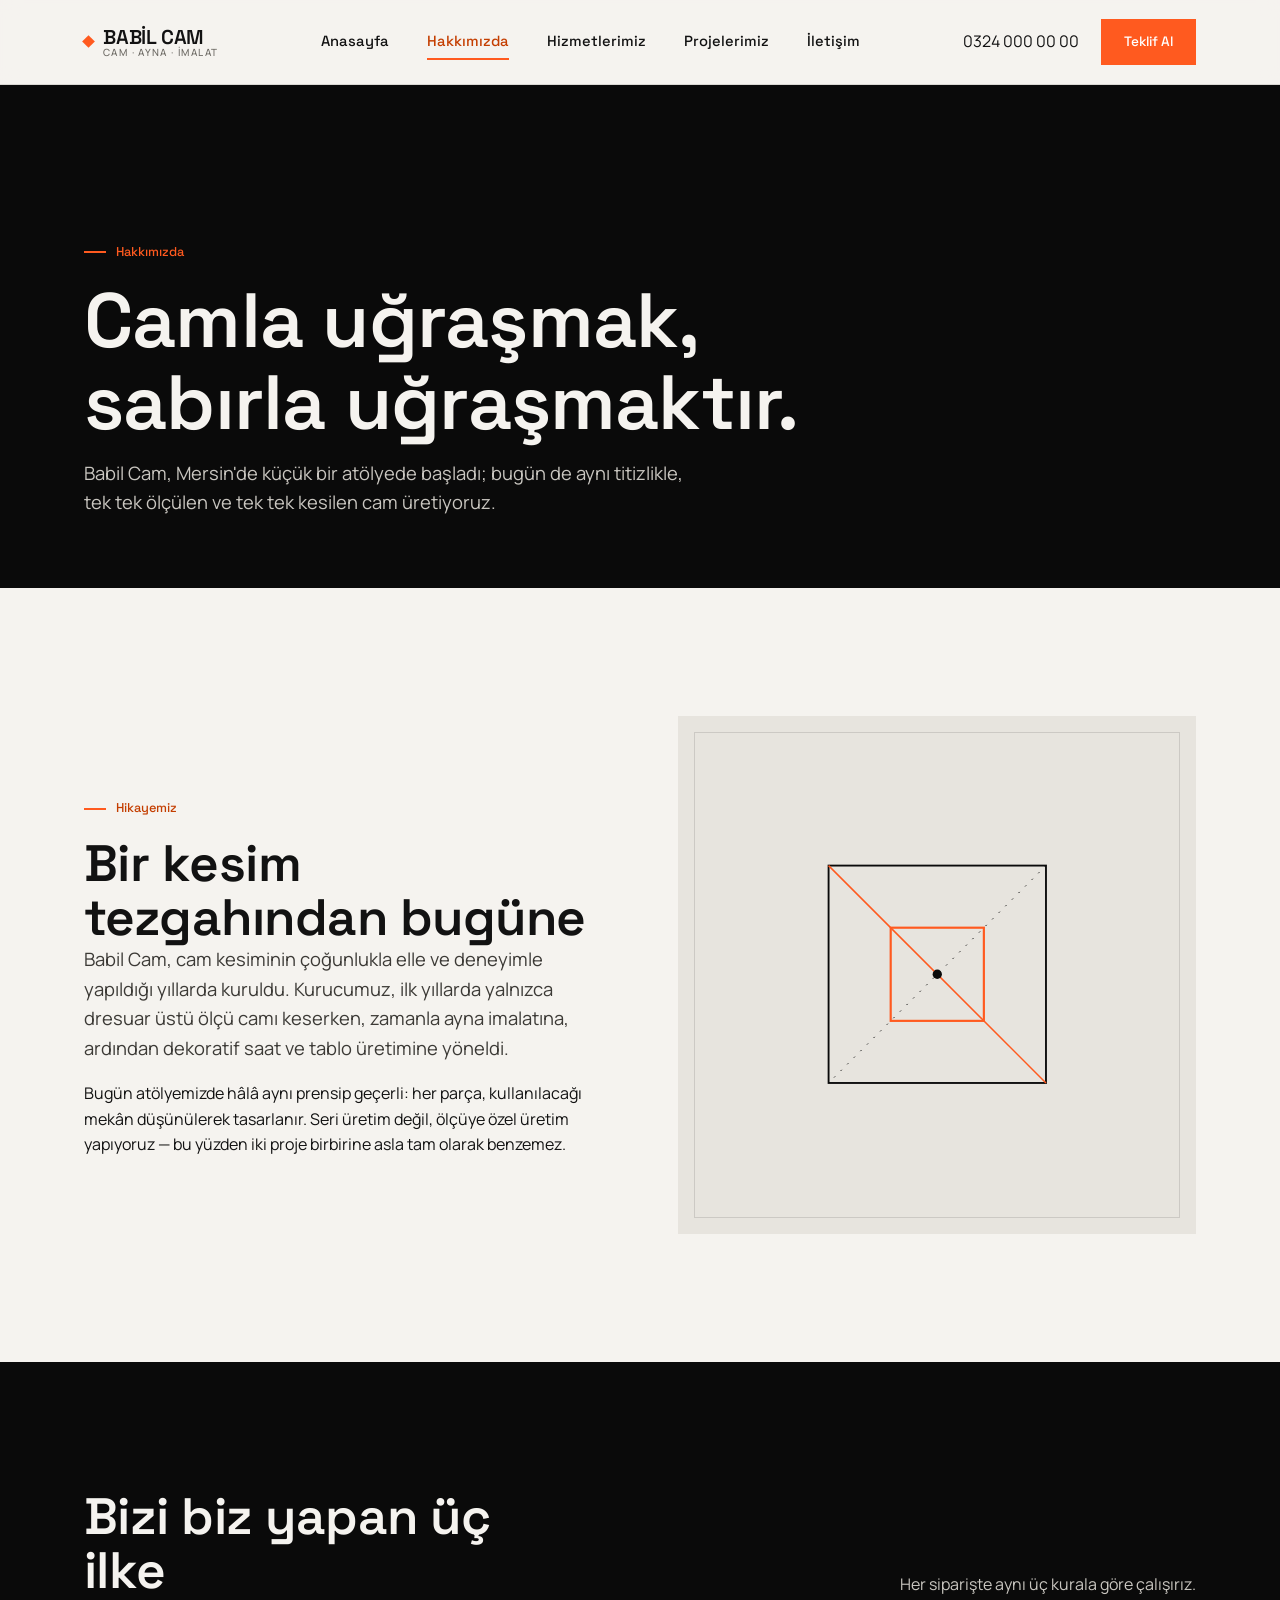
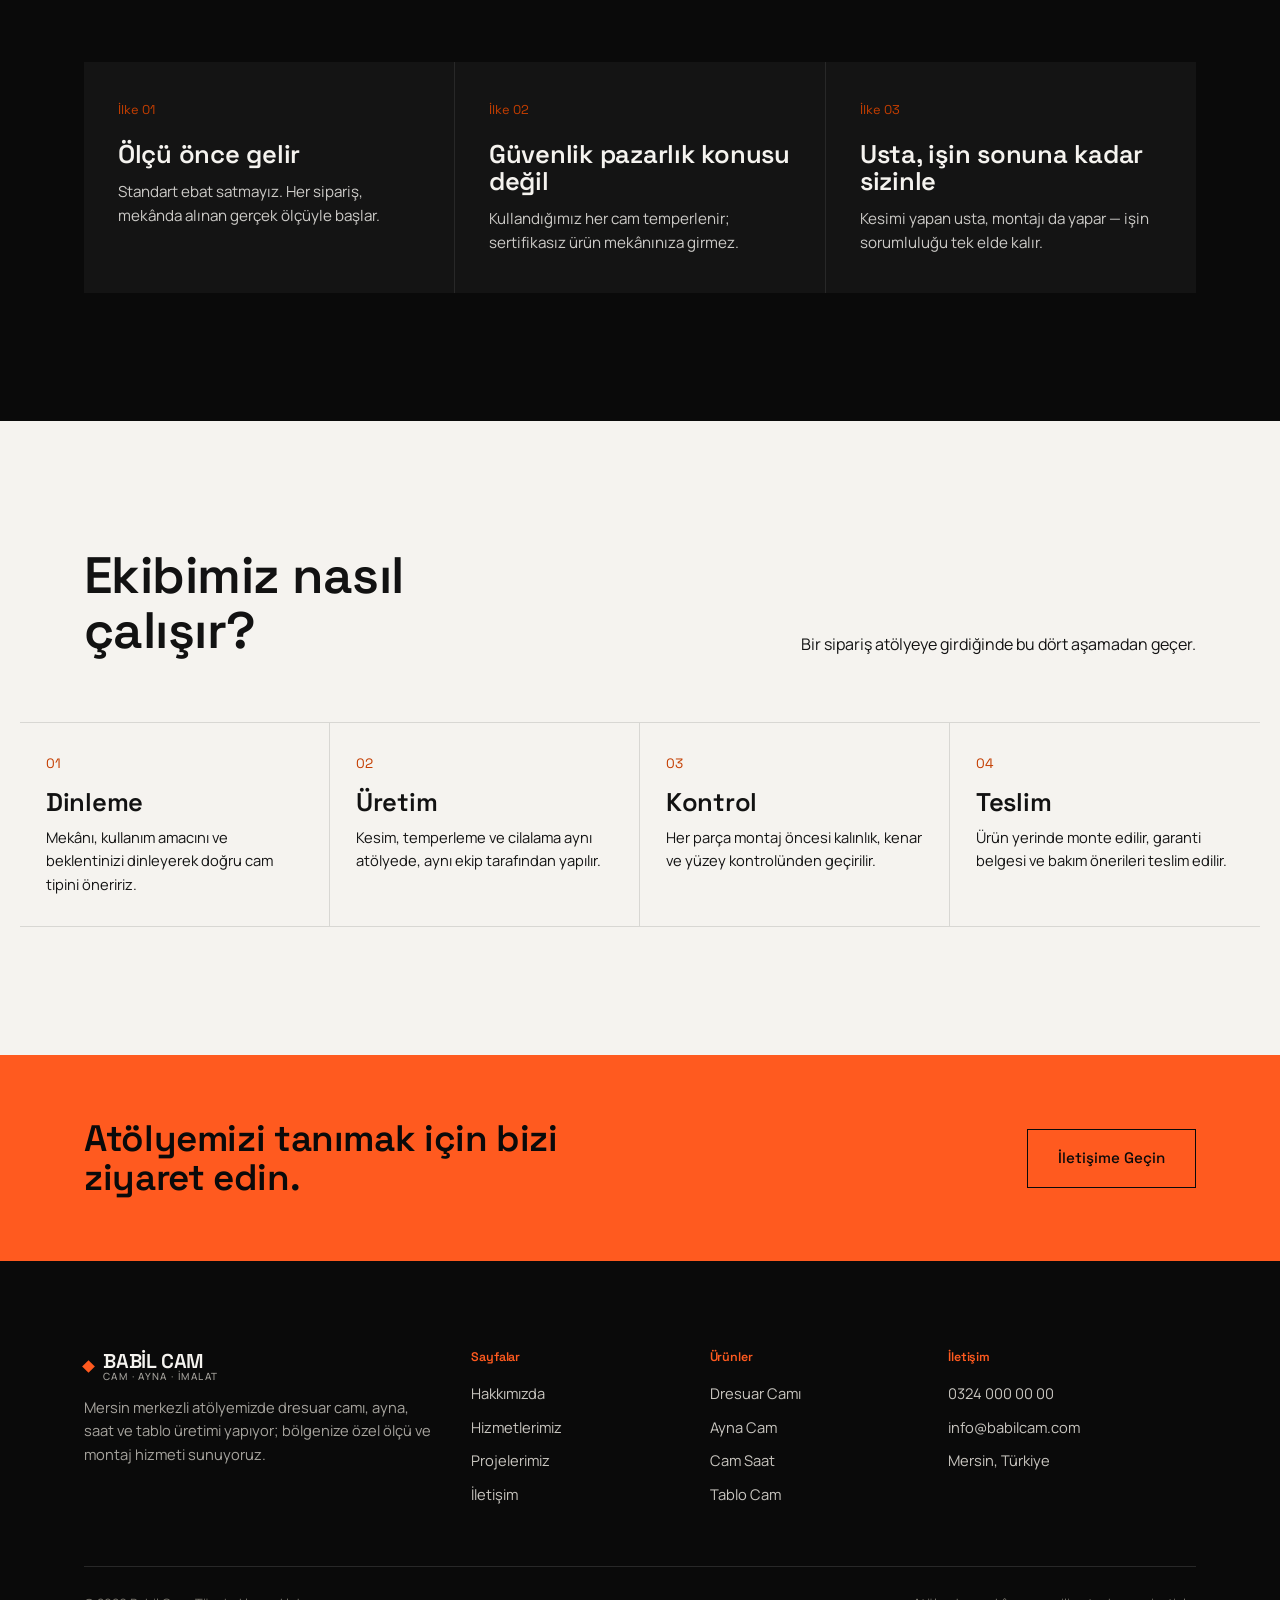
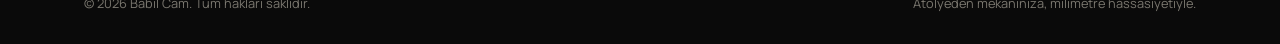
==== hakkimizda.html @ dbad9488 "feat: initial commit" ====
<!DOCTYPE html>
<html lang="tr">
<head>
<meta charset="UTF-8">
<meta name="viewport" content="width=device-width, initial-scale=1.0">
<title>Hakkımızda — Babil Cam</title>
<meta name="description" content="Babil Cam'ın hikayesi, atölye değerleri ve üretim süreci hakkında bilgi alın.">
<link rel="preconnect" href="https://fonts.googleapis.com">
<link rel="preconnect" href="https://fonts.gstatic.com" crossorigin>
<link href="https://fonts.googleapis.com/css2?family=Space+Grotesk:wght@500;600;700&family=Manrope:wght@400;500;600;700&display=swap" rel="stylesheet">
<link rel="stylesheet" href="style.css">
</head>
<body>

<header class="site-header">
  <div class="wrap">
    <a href="index.html" class="logo">
      <span class="dot"></span>
      <span class="logo-text">BABİL CAM<span class="sub">CAM · AYNA · İMALAT</span></span>
    </a>
    <nav class="nav-main" id="nav-main">
      <a href="index.html">Anasayfa</a>
      <a href="hakkimizda.html" aria-current="page">Hakkımızda</a>
      <a href="hizmetlerimiz.html">Hizmetlerimiz</a>
      <a href="projelerimiz.html">Projelerimiz</a>
      <a href="iletisim.html">İletişim</a>
    </nav>
    <div class="nav-cta">
      <a href="tel:+903240000000">0324 000 00 00</a>
      <a href="iletisim.html" class="btn btn-primary">Teklif Al</a>
    </div>
    <button class="nav-toggle" aria-label="Menüyü aç" aria-expanded="false">
      <span></span><span></span><span></span>
    </button>
  </div>
</header>

<main>

  <section class="page-header">
    <div class="wrap">
      <span class="eyebrow">Hakkımızda</span>
      <h1 style="max-width:16ch;">Camla uğraşmak,<br>sabırla uğraşmaktır.</h1>
      <p class="lead" style="max-width:56ch;">Babil Cam, Mersin'de küçük bir atölyede başladı; bugün de aynı titizlikle, tek tek ölçülen ve tek tek kesilen cam üretiyoruz.</p>
    </div>
  </section>

  <section class="section">
    <div class="wrap split">
      <div class="split-copy" data-reveal>
        <span class="eyebrow">Hikayemiz</span>
        <h2>Bir kesim tezgahından bugüne</h2>
        <p class="lead">Babil Cam, cam kesiminin çoğunlukla elle ve deneyimle yapıldığı yıllarda kuruldu. Kurucumuz, ilk yıllarda yalnızca dresuar üstü ölçü camı keserken, zamanla ayna imalatına, ardından dekoratif saat ve tablo üretimine yöneldi.</p>
        <p style="margin-top:18px;">Bugün atölyemizde hâlâ aynı prensip geçerli: her parça, kullanılacağı mekân düşünülerek tasarlanır. Seri üretim değil, ölçüye özel üretim yapıyoruz — bu yüzden iki proje birbirine asla tam olarak benzemez.</p>
      </div>
      <div class="split-figure" data-reveal aria-hidden="true">
        <svg viewBox="0 0 200 200" xmlns="http://www.w3.org/2000/svg">
          <rect x="30" y="30" width="140" height="140" fill="none" stroke="#0a0a0a" stroke-width="1.2"/>
          <line x1="30" y1="30" x2="170" y2="170" stroke="#ff5a1f" stroke-width="1"/>
          <line x1="170" y1="30" x2="30" y2="170" stroke="#0a0a0a" stroke-width="0.6" stroke-dasharray="1 5"/>
          <rect x="70" y="70" width="60" height="60" fill="none" stroke="#ff5a1f" stroke-width="1.4"/>
          <circle cx="100" cy="100" r="3" fill="#0a0a0a"/>
        </svg>
      </div>
    </div>
  </section>

  <section class="section section--dark">
    <div class="wrap">
      <div class="section-head" data-reveal>
        <h2>Bizi biz yapan üç ilke</h2>
        <p style="color:#c9c6c0;">Her siparişte aynı üç kurala göre çalışırız.</p>
      </div>
      <div class="grid grid-3" style="background:rgba(255,255,255,0.12);">
        <div class="panel" style="background:#141414;color:#f5f3ef;" data-reveal>
          <span class="panel-num">İlke 01</span>
          <h3>Ölçü önce gelir</h3>
          <p>Standart ebat satmayız. Her sipariş, mekânda alınan gerçek ölçüyle başlar.</p>
        </div>
        <div class="panel" style="background:#141414;color:#f5f3ef;" data-reveal>
          <span class="panel-num">İlke 02</span>
          <h3>Güvenlik pazarlık konusu değil</h3>
          <p>Kullandığımız her cam temperlenir; sertifikasız ürün mekânınıza girmez.</p>
        </div>
        <div class="panel" style="background:#141414;color:#f5f3ef;" data-reveal>
          <span class="panel-num">İlke 03</span>
          <h3>Usta, işin sonuna kadar sizinle</h3>
          <p>Kesimi yapan usta, montajı da yapar — işin sorumluluğu tek elde kalır.</p>
        </div>
      </div>
    </div>
  </section>

  <section class="section">
    <div class="wrap">
      <div class="section-head" data-reveal>
        <h2>Ekibimiz nasıl çalışır?</h2>
        <p>Bir sipariş atölyeye girdiğinde bu dört aşamadan geçer.</p>
      </div>
    </div>
    <div class="wrap" style="padding:0;">
      <ul class="process" data-reveal>
        <li><span class="step-num">01</span><h3>Dinleme</h3><p style="font-size:.92rem;margin-top:10px;">Mekânı, kullanım amacını ve beklentinizi dinleyerek doğru cam tipini öneririz.</p></li>
        <li><span class="step-num">02</span><h3>Üretim</h3><p style="font-size:.92rem;margin-top:10px;">Kesim, temperleme ve cilalama aynı atölyede, aynı ekip tarafından yapılır.</p></li>
        <li><span class="step-num">03</span><h3>Kontrol</h3><p style="font-size:.92rem;margin-top:10px;">Her parça montaj öncesi kalınlık, kenar ve yüzey kontrolünden geçirilir.</p></li>
        <li><span class="step-num">04</span><h3>Teslim</h3><p style="font-size:.92rem;margin-top:10px;">Ürün yerinde monte edilir, garanti belgesi ve bakım önerileri teslim edilir.</p></li>
      </ul>
    </div>
  </section>

  <section class="strip">
    <div class="wrap">
      <h2>Atölyemizi tanımak için bizi ziyaret edin.</h2>
      <a href="iletisim.html" class="btn" style="border-color:#0a0a0a;">İletişime Geçin</a>
    </div>
  </section>

</main>

<footer class="site-footer">
  <div class="wrap">
    <div class="footer-top">
      <div class="footer-brand">
        <a href="index.html" class="logo" style="color:#f5f3ef;">
          <span class="dot"></span>
          <span class="logo-text">BABİL CAM<span class="sub" style="color:#a7a49e;">CAM · AYNA · İMALAT</span></span>
        </a>
        <p>Mersin merkezli atölyemizde dresuar camı, ayna, saat ve tablo üretimi yapıyor; bölgenize özel ölçü ve montaj hizmeti sunuyoruz.</p>
      </div>
      <div>
        <h4>Sayfalar</h4>
        <ul>
          <li><a href="hakkimizda.html">Hakkımızda</a></li>
          <li><a href="hizmetlerimiz.html">Hizmetlerimiz</a></li>
          <li><a href="projelerimiz.html">Projelerimiz</a></li>
          <li><a href="iletisim.html">İletişim</a></li>
        </ul>
      </div>
      <div>
        <h4>Ürünler</h4>
        <ul>
          <li><a href="projelerimiz.html#dresuar">Dresuar Camı</a></li>
          <li><a href="projelerimiz.html#ayna">Ayna Cam</a></li>
          <li><a href="projelerimiz.html#saat">Cam Saat</a></li>
          <li><a href="projelerimiz.html#tablo">Tablo Cam</a></li>
        </ul>
      </div>
      <div>
        <h4>İletişim</h4>
        <ul>
          <li><a href="tel:+903240000000">0324 000 00 00</a></li>
          <li><a href="mailto:info@babilcam.com">info@babilcam.com</a></li>
          <li>Mersin, Türkiye</li>
        </ul>
      </div>
    </div>
    <div class="footer-bottom">
      <span>© 2026 Babil Cam. Tüm hakları saklıdır.</span>
      <span>Atölyeden mekânınıza, milimetre hassasiyetiyle.</span>
    </div>
  </div>
</footer>

<script src="script.js"></script>
</body>
</html>
---- style.css ----
/* =========================================================
   BABİL CAM — Design System
   Kesilmiş cam motifi: diagonal kesim çizgileri, keskin köşeler,
   editoryal sol hizalı düzen. Yuvarlatılmış kart/gölge yok.
   ========================================================= */

   :root{
    --black: #0a0a0a;
    --ink: #121212;
    --charcoal: #1a1a1a;
    --panel: #171717;
    --white: #ffffff;
    --bone: #f5f3ef;
    --stone: #e7e4de;
    --orange: #ff5a1f;
    --orange-deep: #c43e00;
    --orange-pale: #ffb98f;
    --line: rgba(255,255,255,0.12);
    --line-dark: rgba(10,10,10,0.12);
  
    --font-head: 'Space Grotesk', sans-serif;
    --font-body: 'Manrope', sans-serif;
  
    --wrap: 1240px;
    --pad: clamp(20px, 5vw, 64px);
  
    --ease: cubic-bezier(.16,.84,.44,1);
  }
  
  *{ box-sizing: border-box; margin:0; padding:0; }
  html{ scroll-behavior: smooth; }
  
  @media (prefers-reduced-motion: reduce){
    html{ scroll-behavior:auto; }
    *{ animation-duration: 0.01ms !important; animation-iteration-count:1 !important; transition-duration:0.01ms !important; }
  }
  
  body{
    background: var(--bone);
    color: var(--ink);
    font-family: var(--font-body);
    font-size: 16px;
    line-height: 1.6;
    -webkit-font-smoothing: antialiased;
    overflow-x: hidden;
  }
  
  a{ color: inherit; text-decoration: none; }
  img,svg{ display:block; max-width:100%; }
  ul{ list-style:none; }
  button{ font: inherit; cursor:pointer; border:none; background:none; color:inherit; }
  
  .wrap{ max-width: var(--wrap); margin: 0 auto; padding: 0 var(--pad); }
  
  ::selection{ background: var(--orange); color: var(--white); }
  
  :focus-visible{
    outline: 2px solid var(--orange);
    outline-offset: 3px;
  }
  
  /* ---------- Typography ---------- */
  h1,h2,h3,h4{
    font-family: var(--font-head);
    font-weight: 600;
    line-height: 1.06;
    letter-spacing: -0.01em;
  }
  h1{ font-size: clamp(2.6rem, 6vw, 5.2rem); }
  h2{ font-size: clamp(2rem, 4vw, 3.2rem); }
  h3{ font-size: clamp(1.3rem, 2vw, 1.7rem); }
  
  p{ max-width: 62ch; }
  p.lead{ font-size: 1.15rem; color: #3c3a36; }
  
  .eyebrow{
    font-family: var(--font-head);
    font-size: 0.8rem;
    font-weight: 500;
    color: var(--orange-deep);
    display: inline-flex;
    align-items: center;
    gap: 10px;
    margin-bottom: 18px;
  }
  .eyebrow::before{
    content:"";
    width: 22px; height: 2px;
    background: var(--orange);
    display:inline-block;
  }
  
  /* ---------- Section rhythm ---------- */
  section{ position: relative; }
  .section{ padding: clamp(64px, 10vw, 128px) 0; }
  .section--dark{ background: var(--black); color: var(--bone); }
  .section--panel{ background: var(--stone); }
  
  /* diagonal cut divider between sections, like a cut glass edge */
  .cut{
    position: relative;
    height: 1px;
  }
  .cut-top{
    clip-path: polygon(0 100%, 100% 0, 100% 100%);
  }
  .cut-edge{
    position:absolute; top:0; left:0; right:0; height:64px;
    pointer-events:none;
  }
  
  /* ---------- Buttons ---------- */
  .btn{
    display: inline-flex;
    align-items: center;
    gap: 12px;
    padding: 16px 30px;
    font-family: var(--font-head);
    font-weight: 500;
    font-size: 0.95rem;
    border: 1px solid currentColor;
    position: relative;
    transition: color .35s var(--ease);
    isolation: isolate;
  }
  .btn::before{
    content:"";
    position:absolute; inset:0;
    background: var(--orange);
    z-index:-1;
    clip-path: polygon(0 0, 0 0, 0 100%, 0 100%);
    transition: clip-path .45s var(--ease);
  }
  .btn:hover::before{
    clip-path: polygon(0 0, 100% 0, 100% 100%, 0 100%);
  }
  .btn:hover{ color: var(--white); border-color: var(--orange); }
  .btn-primary{
    background: var(--orange);
    border-color: var(--orange);
    color: var(--white);
  }
  .btn-primary::before{ background: var(--black); }
  .btn-primary:hover{ color:var(--white); border-color:var(--black); }
  
  .btn-ghost{ color: var(--bone); }
  .btn-ghost::before{ background: var(--orange); }
  
  /* ---------- Header / Nav ---------- */
  .site-header{
    position: sticky;
    top: 0;
    z-index: 100;
    background: rgba(245,243,239,0.86);
    backdrop-filter: blur(10px);
    border-bottom: 1px solid var(--line-dark);
  }
  .site-header .wrap{
    display:flex;
    align-items:center;
    justify-content:space-between;
    height: 84px;
  }
  .logo{
    font-family: var(--font-head);
    font-weight: 600;
    font-size: 1.25rem;
    letter-spacing: -0.01em;
    display:flex;
    align-items:center;
    gap:10px;
  }
  .logo .dot{
    width:9px; height:9px;
    background: var(--orange);
    display:inline-block;
    transform: rotate(45deg);
  }
  .logo span.sub{
    font-family: var(--font-body);
    font-weight: 500;
    font-size: 0.62rem;
    letter-spacing: 0.14em;
    color: #6b6862;
    display:block;
    margin-top: 1px;
  }
  .logo-text{ display:flex; flex-direction:column; line-height:1; }
  
  .nav-main{
    display:flex;
    align-items:center;
    gap: clamp(18px, 3vw, 38px);
  }
  .nav-main a{
    font-family: var(--font-head);
    font-size: 0.92rem;
    font-weight: 500;
    position: relative;
    padding: 6px 0;
  }
  .nav-main a::after{
    content:"";
    position:absolute; left:0; bottom:0;
    width:0; height:2px;
    background: var(--orange);
    transition: width .3s var(--ease);
  }
  .nav-main a:hover::after,
  .nav-main a[aria-current="page"]::after{ width:100%; }
  .nav-main a[aria-current="page"]{ color: var(--orange-deep); }
  
  .nav-cta{ display:flex; align-items:center; gap:22px; }
  .nav-cta .btn{ padding: 11px 22px; font-size:0.85rem; }
  
  .nav-toggle{
    display:none;
    flex-direction:column;
    gap:5px;
    width:28px;
    z-index: 200;
  }
  .nav-toggle span{
    height:2px; background: var(--ink); display:block;
    transition: transform .3s var(--ease), opacity .3s var(--ease);
  }
  
  @media (max-width: 880px){
    .nav-main{
      position: fixed; inset: 0 0 0 30%;
      background: var(--black);
      color: var(--bone);
      flex-direction:column;
      justify-content:center;
      align-items:flex-start;
      padding: 0 40px;
      transform: translateX(100%);
      transition: transform .5s var(--ease);
      gap: 28px;
    }
    .nav-main.open{ transform: translateX(0); }
    .nav-main a{ font-size: 1.5rem; color: var(--bone); }
    .nav-cta{ display:none; }
    .nav-toggle{ display:flex; }
    .nav-toggle.open span:nth-child(1){ transform: translateY(7px) rotate(45deg); }
    .nav-toggle.open span:nth-child(2){ opacity:0; }
    .nav-toggle.open span:nth-child(3){ transform: translateY(-7px) rotate(-45deg); }
  }
  
  /* ---------- Hero ---------- */
  .hero{
    background: var(--black);
    color: var(--bone);
    padding: clamp(70px,12vw,140px) 0 clamp(50px,8vw,90px);
    position: relative;
    overflow:hidden;
  }
  .hero .wrap{
    display:grid;
    grid-template-columns: 1.15fr 0.85fr;
    gap: clamp(30px,5vw,60px);
    align-items:end;
  }
  .hero-copy p.lead{ color:#c9c6c0; margin-top:22px; }
  .hero-actions{ display:flex; gap:18px; margin-top:40px; flex-wrap:wrap; }
  .hero-figure{ position:relative; }
  .hero-figure svg{ width:100%; height:auto; }
  
  .hero-stats{
    margin-top: 56px;
    display:flex;
    gap: clamp(24px,4vw,56px);
    border-top: 1px solid var(--line);
    padding-top: 26px;
    flex-wrap:wrap;
  }
  .hero-stats .stat b{
    font-family: var(--font-head);
    font-size: 2rem;
    display:block;
    color: var(--orange);
  }
  .hero-stats .stat span{
    font-size: 0.82rem;
    color:#a7a49e;
  }
  
  @media (max-width: 880px){
    .hero .wrap{ grid-template-columns: 1fr; }
    .hero-figure{ order:-1; max-width: 320px; }
  }
  
  /* ---------- Breadcrumb / page header (inner pages) ---------- */
  .page-header{
    background: var(--black);
    color: var(--bone);
    padding: 150px 0 70px;
    position: relative;
  }
  .page-header .eyebrow{ color: var(--orange); }
  .page-header p.lead{ color:#c9c6c0; margin-top: 16px; }
  
  /* ---------- Grid / cards (diagonal-cut panels, not rounded cards) ---------- */
  .grid{ display:grid; gap: 1px; background: var(--line-dark); }
  .grid-3{ grid-template-columns: repeat(3,1fr); }
  .grid-4{ grid-template-columns: repeat(4,1fr); }
  .grid-2{ grid-template-columns: repeat(2,1fr); }
  
  @media (max-width: 900px){
    .grid-3, .grid-4{ grid-template-columns: repeat(2,1fr); }
  }
  @media (max-width: 620px){
    .grid-2, .grid-3, .grid-4{ grid-template-columns: 1fr; }
  }
  
  .panel{
    background: var(--bone);
    padding: 38px 34px;
    position: relative;
    transition: background .35s var(--ease), color .35s var(--ease);
  }
  .panel:hover{ background: var(--black); color: var(--bone); }
  .panel:hover .panel-num{ color: var(--orange); }
  .panel:hover .panel-icon{ opacity:1; transform: translateY(0); }
  .panel-num{
    font-family: var(--font-head);
    font-size: 0.8rem;
    color: var(--orange-deep);
    margin-bottom: 20px;
    display:block;
  }
  .panel h3{ margin-bottom: 12px; }
  .panel p{ font-size: 0.95rem; color:inherit; opacity:.82; }
  
  /* ---------- Section head pattern ---------- */
  .section-head{
    display:flex;
    justify-content:space-between;
    align-items:flex-end;
    gap: 30px;
    margin-bottom: clamp(36px,5vw,64px);
    flex-wrap:wrap;
  }
  .section-head h2{ max-width: 14ch; }
  .section-head p{ max-width: 40ch; }
  
  /* ---------- Process steps (real sequence -> numbered) ---------- */
  .process{
    display:grid;
    grid-template-columns: repeat(4,1fr);
    gap: 0;
    border-top: 1px solid var(--line-dark);
  }
  .process li{
    padding: 30px 26px;
    border-right: 1px solid var(--line-dark);
    border-bottom: 1px solid var(--line-dark);
    position:relative;
  }
  .process li:last-child{ border-right:none; }
  .process .step-num{
    font-family: var(--font-head);
    font-size: 0.85rem;
    color: var(--orange-deep);
    margin-bottom: 14px;
    display:block;
  }
  @media (max-width: 900px){
    .process{ grid-template-columns: repeat(2,1fr); }
  }
  @media (max-width: 560px){
    .process{ grid-template-columns: 1fr; }
    .process li{ border-right:none; }
  }
  
  /* ---------- Gallery / projects ---------- */
  .filters{
    display:flex;
    gap: 10px;
    flex-wrap: wrap;
    margin-bottom: 40px;
  }
  .filter-btn{
    padding: 10px 20px;
    border: 1px solid var(--line-dark);
    font-family: var(--font-head);
    font-size: 0.85rem;
    font-weight: 500;
    transition: all .3s var(--ease);
  }
  .filter-btn:hover{ border-color: var(--orange); }
  .filter-btn[aria-pressed="true"]{
    background: var(--black);
    color: var(--white);
    border-color: var(--black);
  }
  
  .gallery{
    display:grid;
    grid-template-columns: repeat(3,1fr);
    gap: 2px;
  }
  @media (max-width: 920px){ .gallery{ grid-template-columns: repeat(2,1fr); } }
  @media (max-width: 580px){ .gallery{ grid-template-columns: 1fr; } }
  
  .g-item{
    background: var(--white);
    border: 1px solid var(--line-dark);
    overflow:hidden;
    opacity:1;
    transform: scale(1);
    transition: opacity .35s var(--ease), transform .35s var(--ease);
  }
  .g-item.is-hidden{
    opacity:0;
    transform: scale(.96);
    position:absolute;
    pointer-events:none;
    height:0; width:0; overflow:hidden;
  }
  .g-figure{
    aspect-ratio: 4/3;
    background: var(--stone);
    display:flex; align-items:center; justify-content:center;
    overflow:hidden;
  }
  .g-figure svg{ width: 78%; height:78%; transition: transform .6s var(--ease); }
  .g-item:hover .g-figure svg{ transform: scale(1.06) rotate(-1deg); }
  .g-body{ padding: 22px 24px 26px; }
  .g-body .tag{
    font-family: var(--font-head);
    font-size: 0.72rem;
    color: var(--orange-deep);
    letter-spacing: .02em;
    display:block;
    margin-bottom: 8px;
  }
  .g-body h3{ font-size: 1.1rem; margin-bottom: 8px; }
  .g-body p{ font-size: 0.88rem; color:#57544e; }
  
  /* ---------- Quote / feature strip ---------- */
  .strip{
    background: var(--orange);
    color: var(--black);
    padding: clamp(40px,6vw,64px) 0;
  }
  .strip .wrap{
    display:flex;
    align-items:center;
    justify-content:space-between;
    gap: 30px;
    flex-wrap:wrap;
  }
  .strip h2{ font-size: clamp(1.6rem,3vw,2.3rem); max-width: 20ch; }
  
  /* ---------- Values / two column with figure ---------- */
  .split{
    display:grid;
    grid-template-columns: 1fr 1fr;
    gap: clamp(30px,6vw,80px);
    align-items:center;
  }
  .split.reverse .split-figure{ order: 2; }
  @media (max-width: 860px){
    .split{ grid-template-columns: 1fr; }
    .split.reverse .split-figure{ order: -1; }
  }
  .split-figure{
    background: var(--stone);
    aspect-ratio: 1/1;
    display:flex; align-items:center; justify-content:center;
    position:relative;
  }
  .split-figure svg{ width:60%; }
  .split-figure::before{
    content:"";
    position:absolute; inset:16px;
    border: 1px solid var(--line-dark);
  }
  
  /* ---------- Contact ---------- */
  .contact-grid{
    display:grid;
    grid-template-columns: 1fr 1.1fr;
    gap: clamp(30px,5vw,64px);
  }
  @media (max-width: 860px){ .contact-grid{ grid-template-columns:1fr; } }
  
  .info-list li{
    padding: 22px 0;
    border-bottom: 1px solid var(--line-dark);
  }
  .info-list li span.k{
    font-family: var(--font-head);
    font-size: 0.78rem;
    color: var(--orange-deep);
    display:block;
    margin-bottom: 6px;
  }
  .info-list li a, .info-list li p{ font-size:1.02rem; }
  
  .form-field{ margin-bottom: 22px; }
  .form-field label{
    display:block;
    font-family: var(--font-head);
    font-size: 0.8rem;
    margin-bottom: 8px;
  }
  .form-field input, .form-field textarea, .form-field select{
    width:100%;
    padding: 14px 16px;
    background: var(--white);
    border: 1px solid var(--line-dark);
    font-family: var(--font-body);
    font-size: 0.95rem;
    color: var(--ink);
    transition: border-color .25s var(--ease);
  }
  .form-field input:focus, .form-field textarea:focus, .form-field select:focus{
    border-color: var(--orange);
    outline: none;
  }
  .form-row{ display:grid; grid-template-columns:1fr 1fr; gap:18px; }
  @media (max-width:560px){ .form-row{ grid-template-columns:1fr; } }
  .form-note{ font-size:0.8rem; color:#6b6862; margin-top:10px; }
  
  .map-block{
    aspect-ratio: 16/9;
    background: var(--charcoal);
    color:#a7a49e;
    display:flex; align-items:center; justify-content:center;
    font-family: var(--font-head);
    font-size: 0.85rem;
    position:relative;
    overflow:hidden;
    margin-top: 36px;
  }
  
  /* ---------- Footer ---------- */
  .site-footer{
    background: var(--black);
    color: var(--bone);
    padding: clamp(56px,7vw,90px) 0 30px;
  }
  .footer-top{
    display:grid;
    grid-template-columns: 1.4fr 0.8fr 0.8fr 1fr;
    gap: 40px;
    padding-bottom: 50px;
    border-bottom: 1px solid var(--line);
  }
  @media (max-width: 780px){
    .footer-top{ grid-template-columns: 1fr 1fr; }
  }
  .footer-top h4{
    font-size: 0.78rem;
    font-family: var(--font-head);
    color: var(--orange);
    margin-bottom: 18px;
  }
  .footer-top li{ margin-bottom: 10px; font-size: 0.92rem; color:#c9c6c0; }
  .footer-top li a:hover{ color: var(--orange); }
  .footer-brand p{ color:#a7a49e; font-size: 0.92rem; margin-top:14px; }
  .footer-bottom{
    display:flex; justify-content:space-between; align-items:center;
    padding-top: 26px; flex-wrap:wrap; gap:14px;
    font-size: 0.8rem; color:#7a776f;
  }
  
  /* ---------- Scroll reveal (single orchestrated pattern) ---------- */
  [data-reveal]{
    opacity: 0;
    transform: translateY(18px);
    transition: opacity .7s var(--ease), transform .7s var(--ease);
  }
  [data-reveal].in-view{ opacity:1; transform: translateY(0); }
  
  /* ---------- Marquee (hero-only orchestrated motion) ---------- */
  .marquee{
    border-top: 1px solid var(--line-dark);
    border-bottom: 1px solid var(--line-dark);
    overflow:hidden;
    padding: 18px 0;
    background: var(--bone);
  }
  .marquee-track{
    display:flex;
    width: max-content;
    gap: 48px;
    animation: marquee 28s linear infinite;
  }
  .marquee-track span{
    font-family: var(--font-head);
    font-size: 0.95rem;
    color: #6b6862;
    white-space:nowrap;
    display:flex; align-items:center; gap:14px;
  }
  .marquee-track span::after{
    content:"✦";
    color: var(--orange);
    font-size: 0.7rem;
  }
  @keyframes marquee{
    from{ transform: translateX(0); }
    to{ transform: translateX(-50%); }
  }
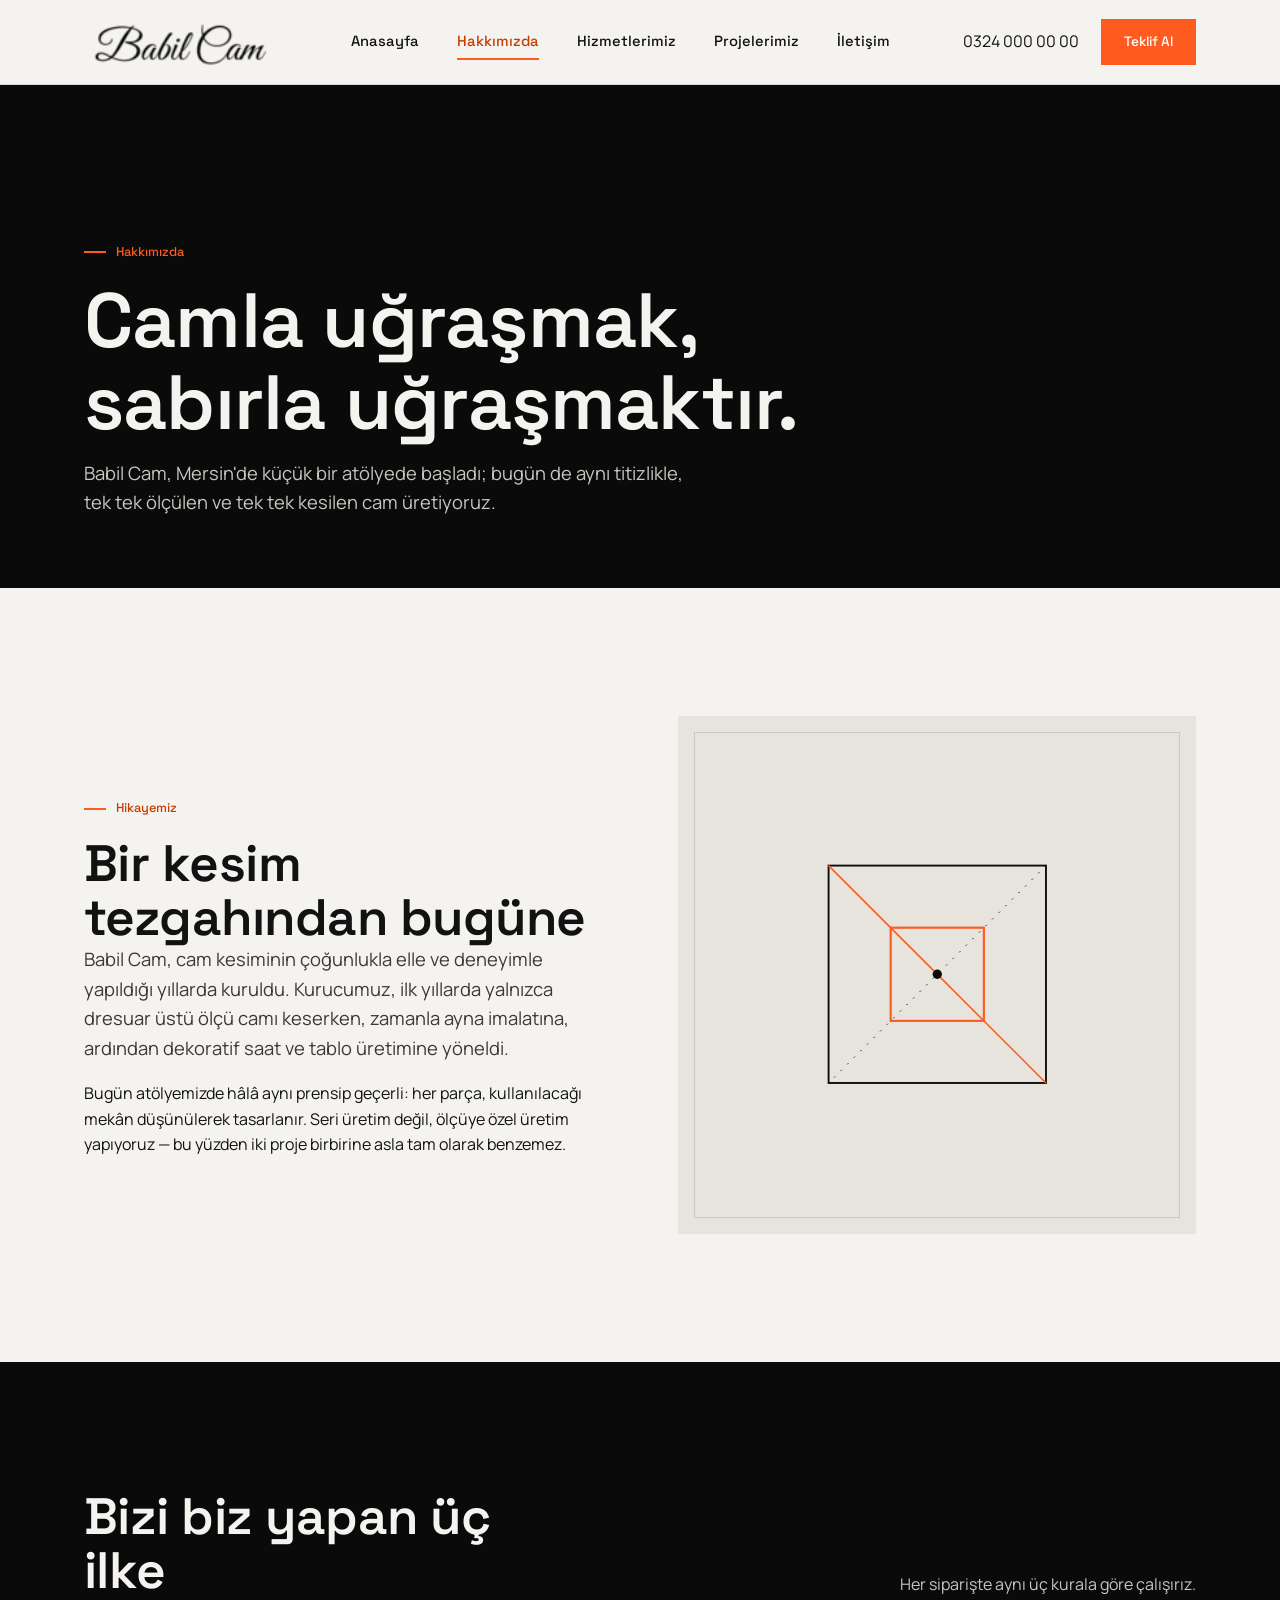
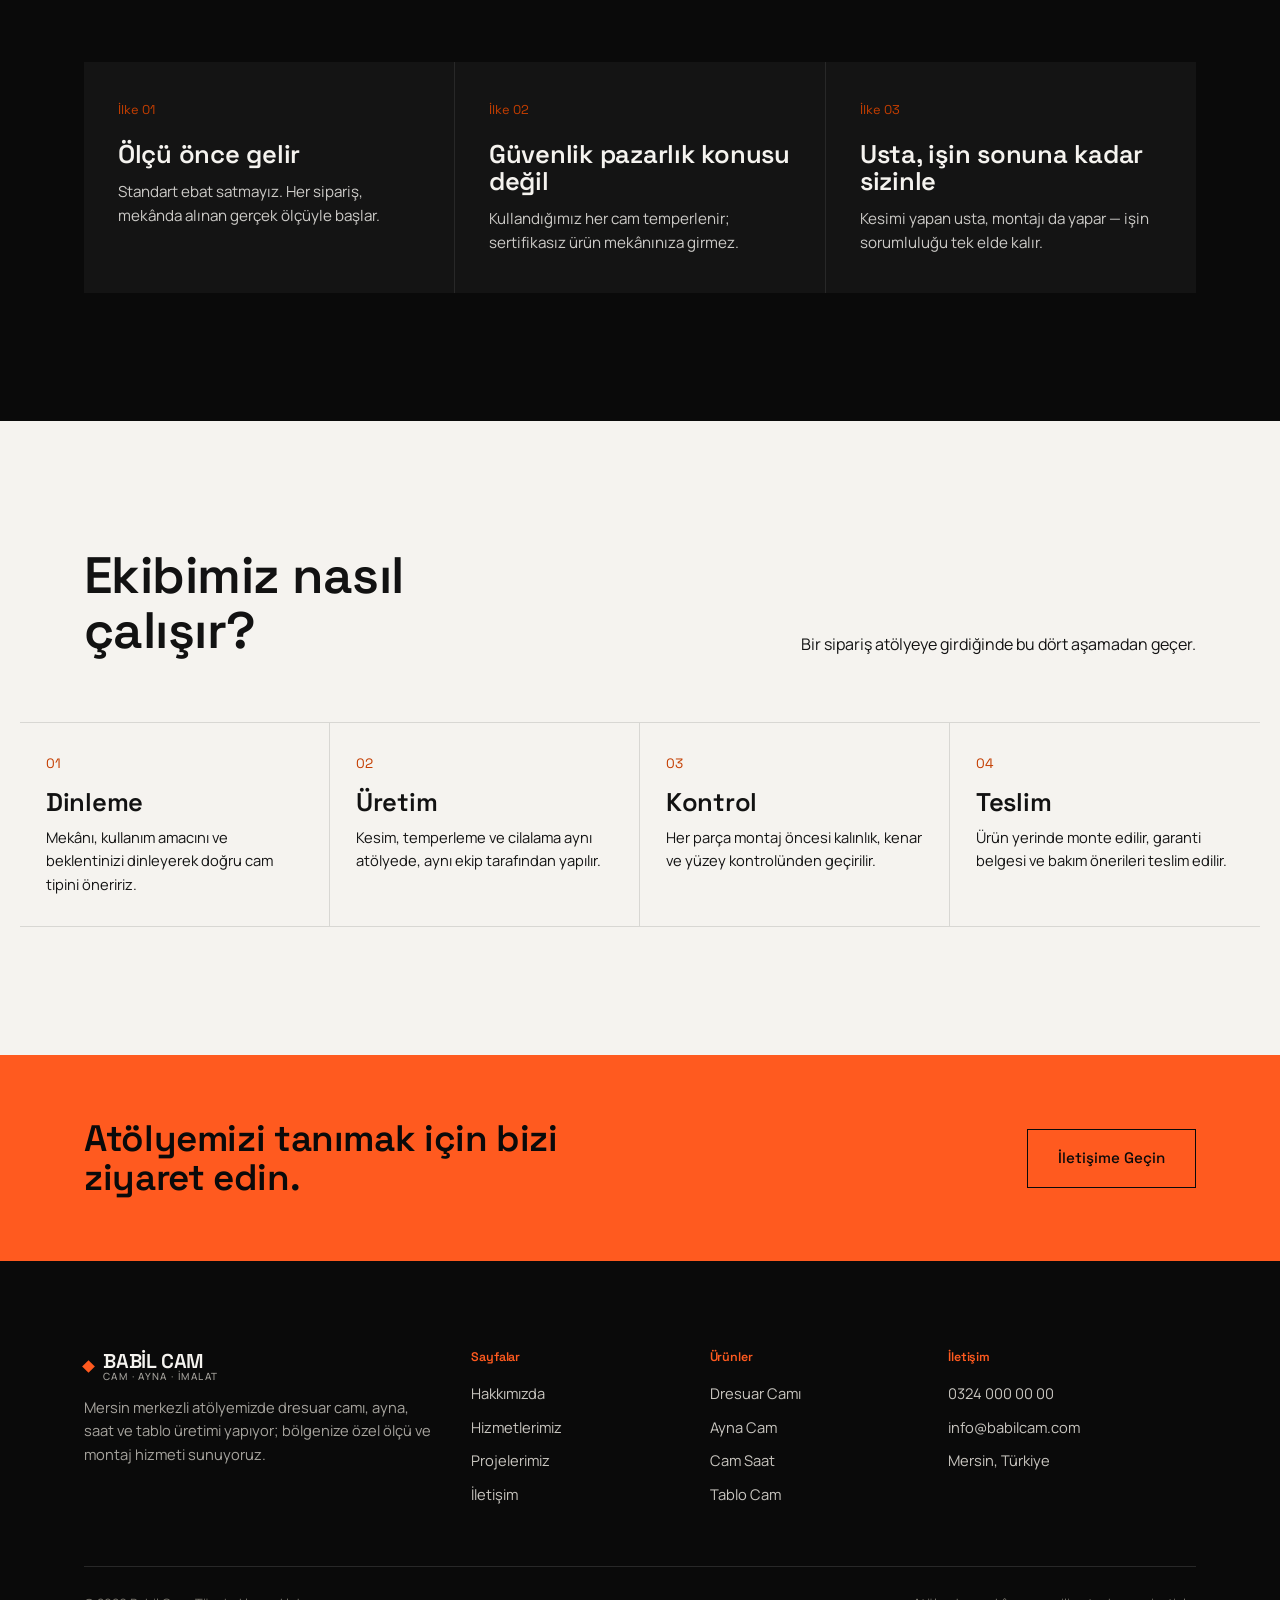
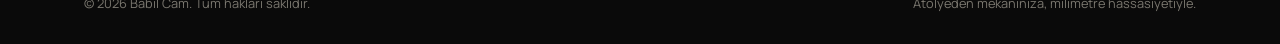
==== commit 767c5890: "phgotos and logo" ====
--- a/hakkimizda.html
+++ b/hakkimizda.html
@@ -15,8 +15,7 @@
 <header class="site-header">
   <div class="wrap">
     <a href="index.html" class="logo">
-      <span class="dot"></span>
-      <span class="logo-text">BABİL CAM<span class="sub">CAM · AYNA · İMALAT</span></span>
+      <img src="babilcamlogo.webp" alt="Babil Cam" style="height: 48px; width: auto;">
     </a>
     <nav class="nav-main" id="nav-main">
       <a href="index.html">Anasayfa</a>
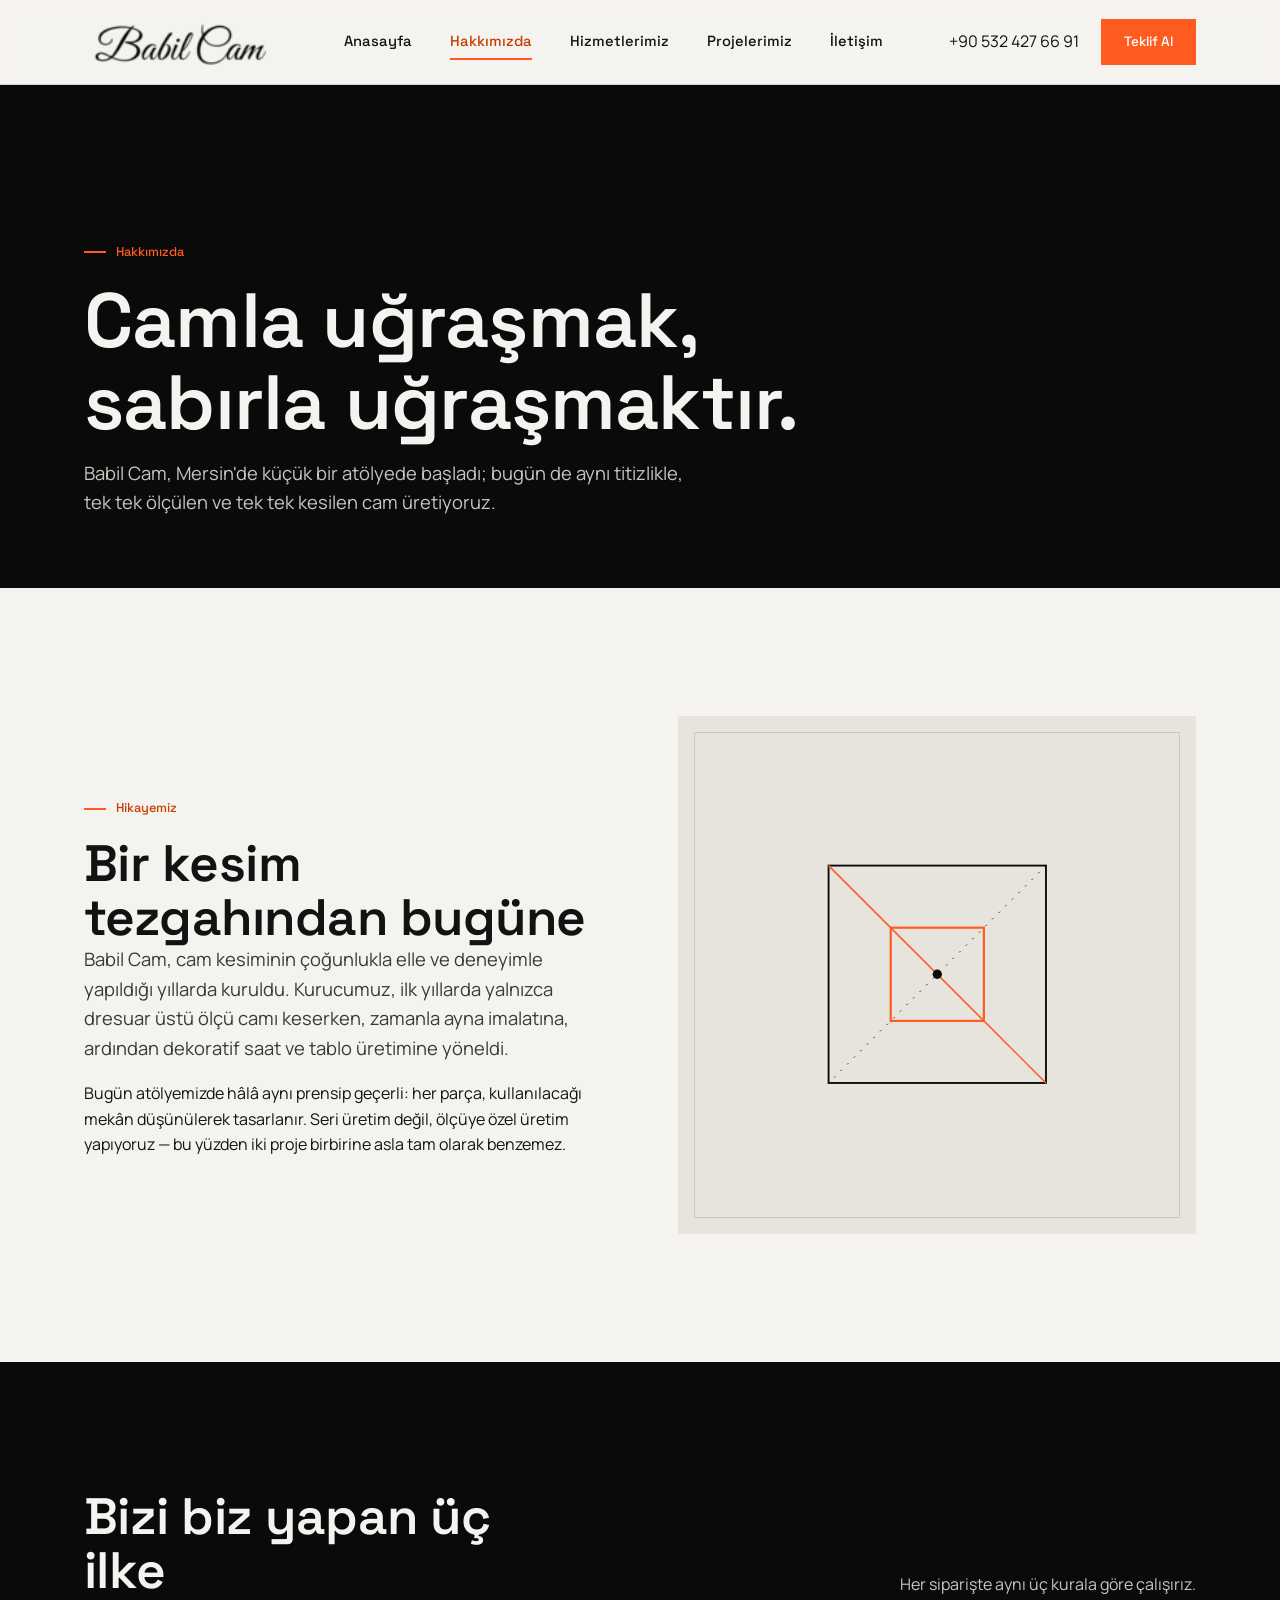
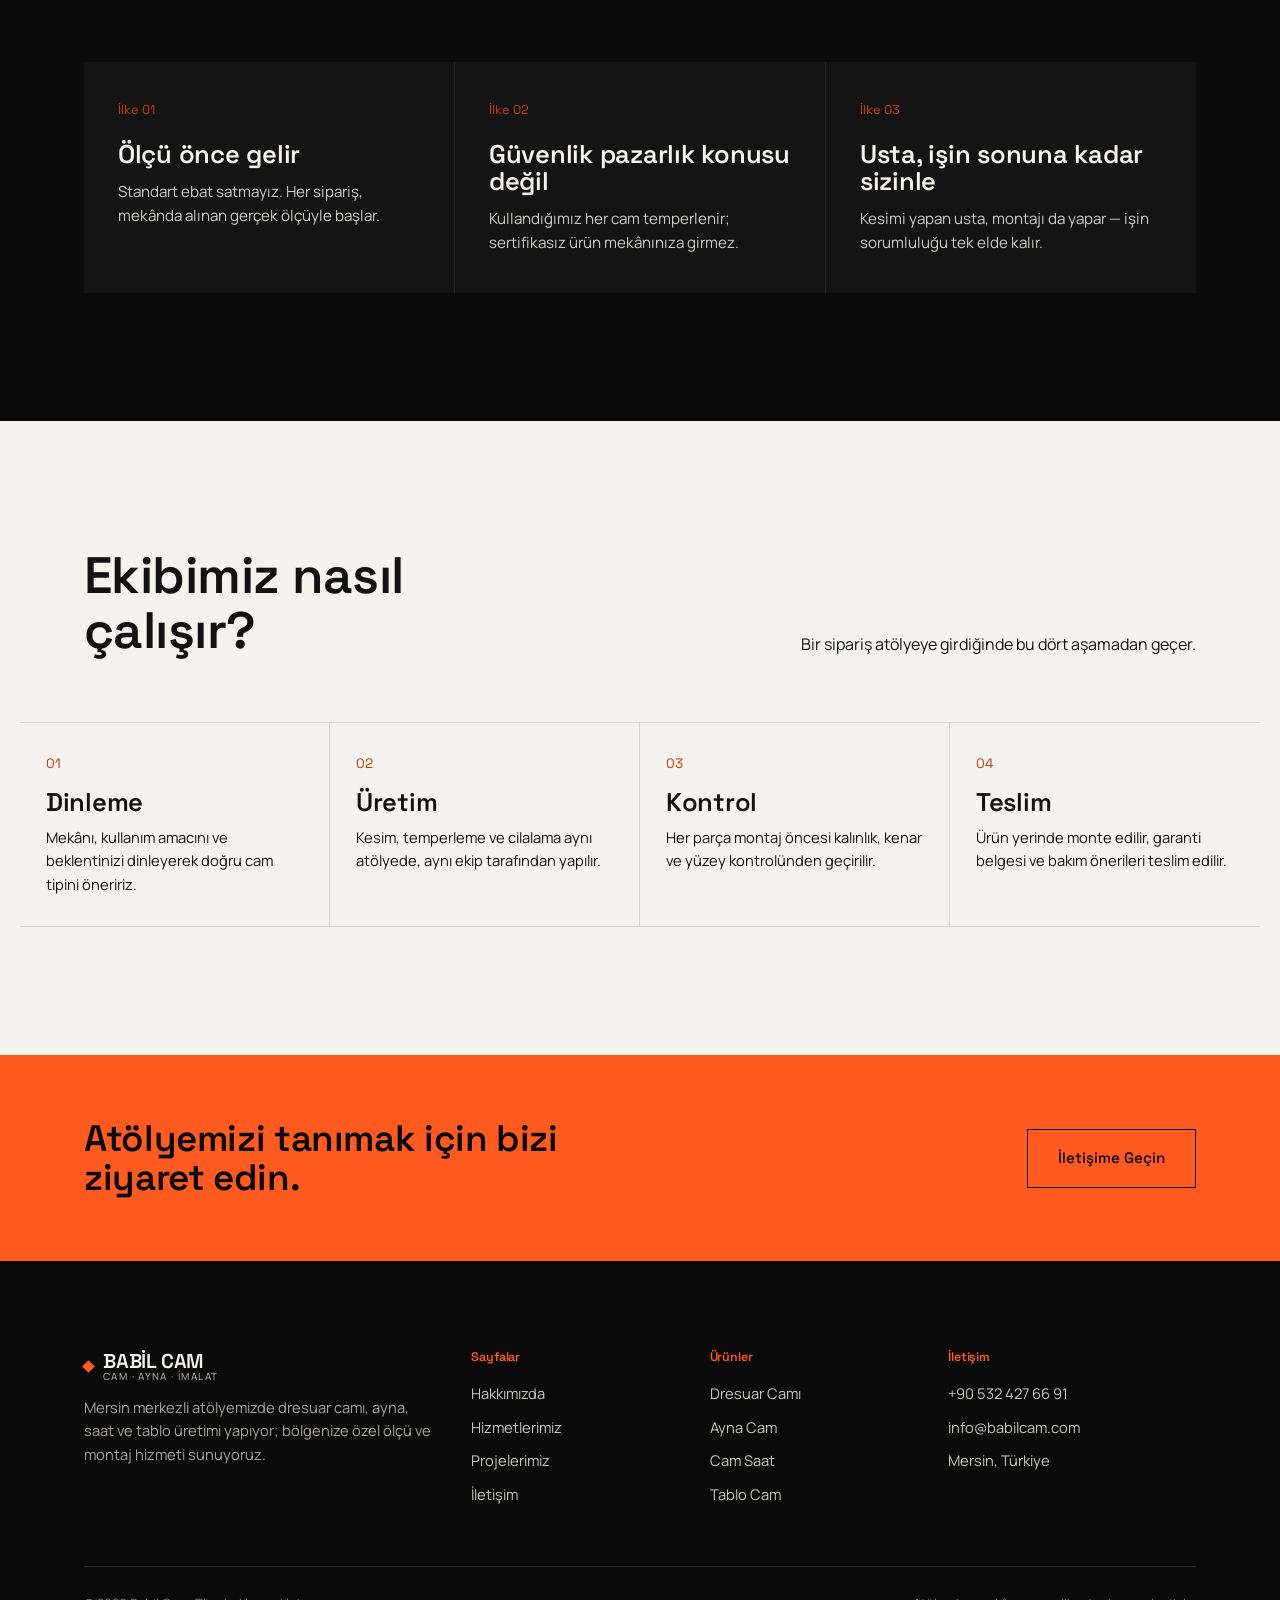
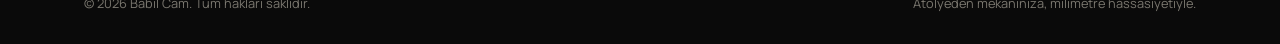
==== commit bf1abf2a: "phıne number" ====
--- a/hakkimizda.html
+++ b/hakkimizda.html
@@ -25,7 +25,7 @@
       <a href="iletisim.html">İletişim</a>
     </nav>
     <div class="nav-cta">
-      <a href="tel:+903240000000">0324 000 00 00</a>
+      <a href="tel:+903240000000">+90 532 427 66 91</a>
       <a href="iletisim.html" class="btn btn-primary">Teklif Al</a>
     </div>
     <button class="nav-toggle" aria-label="Menüyü aç" aria-expanded="false">
@@ -147,7 +147,7 @@
       <div>
         <h4>İletişim</h4>
         <ul>
-          <li><a href="tel:+903240000000">0324 000 00 00</a></li>
+          <li><a href="tel:+903240000000">+90 532 427 66 91</a></li>
           <li><a href="mailto:info@babilcam.com">info@babilcam.com</a></li>
           <li>Mersin, Türkiye</li>
         </ul>
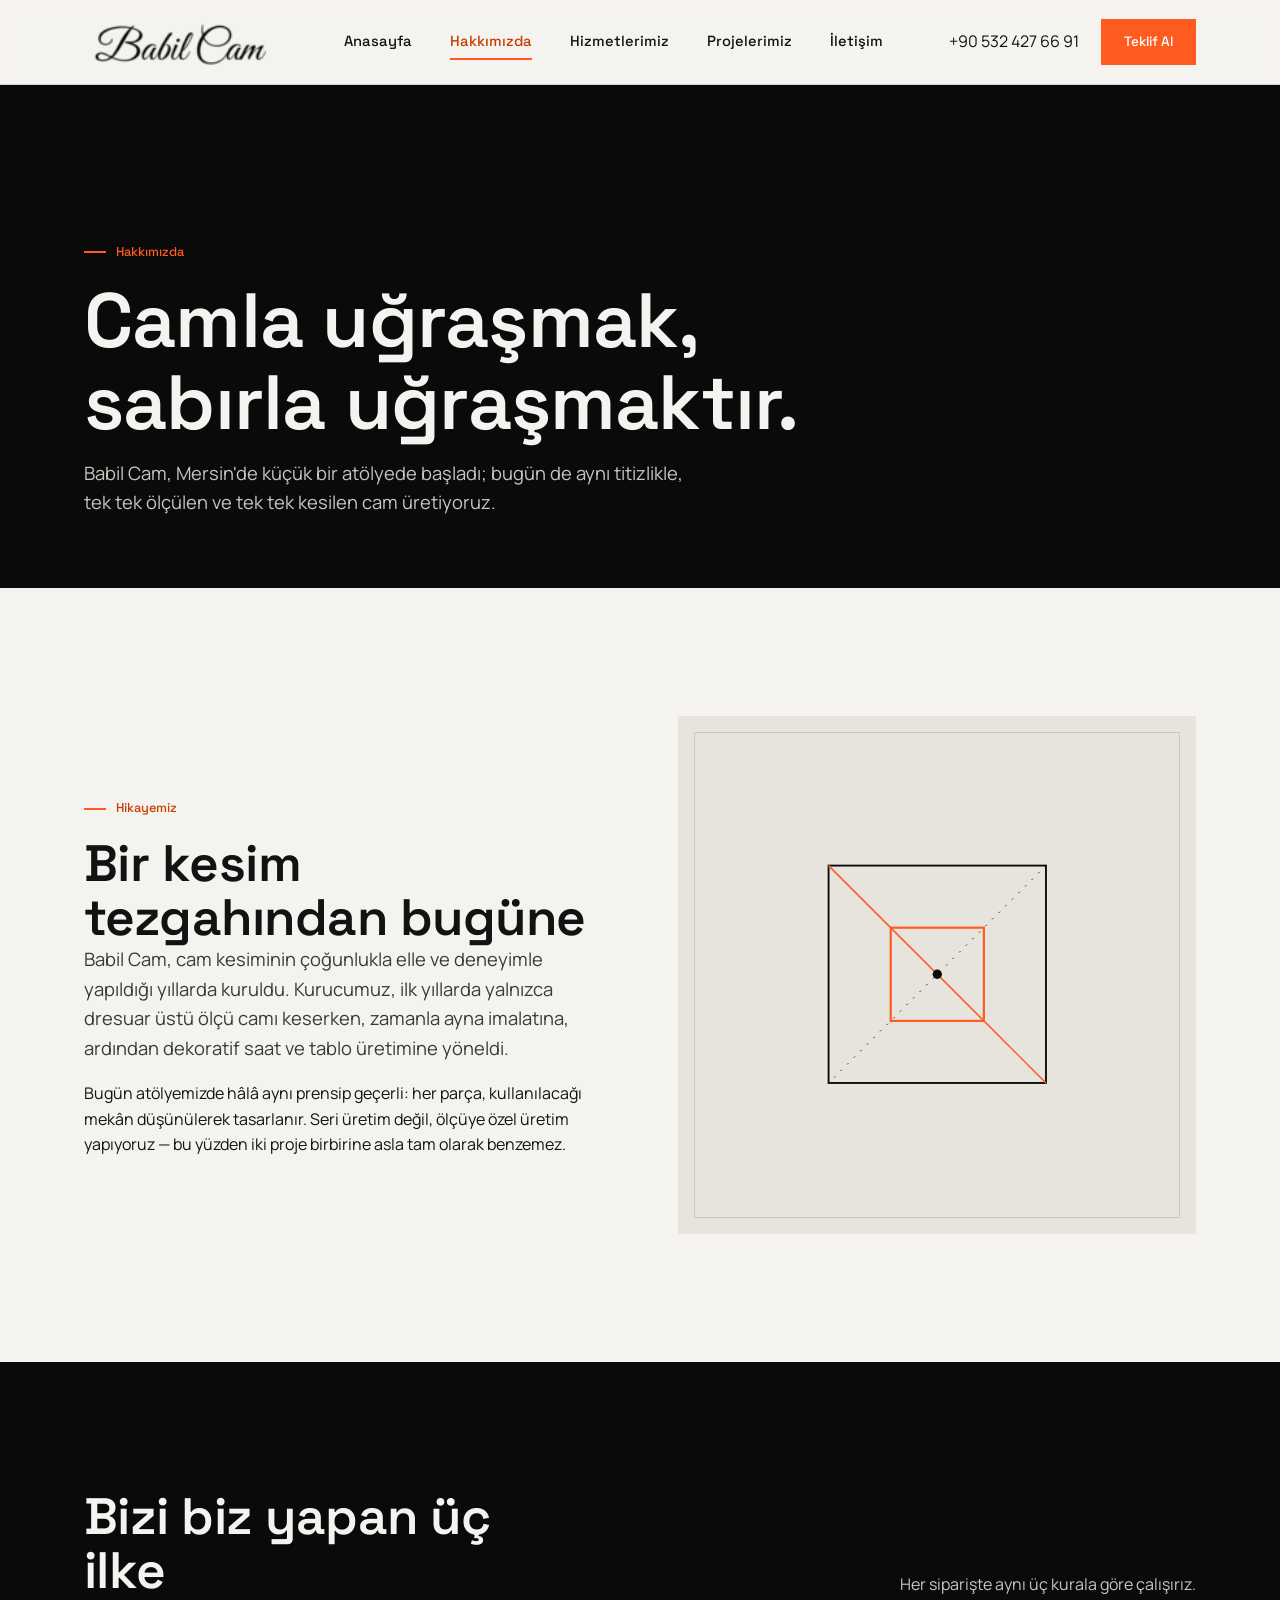
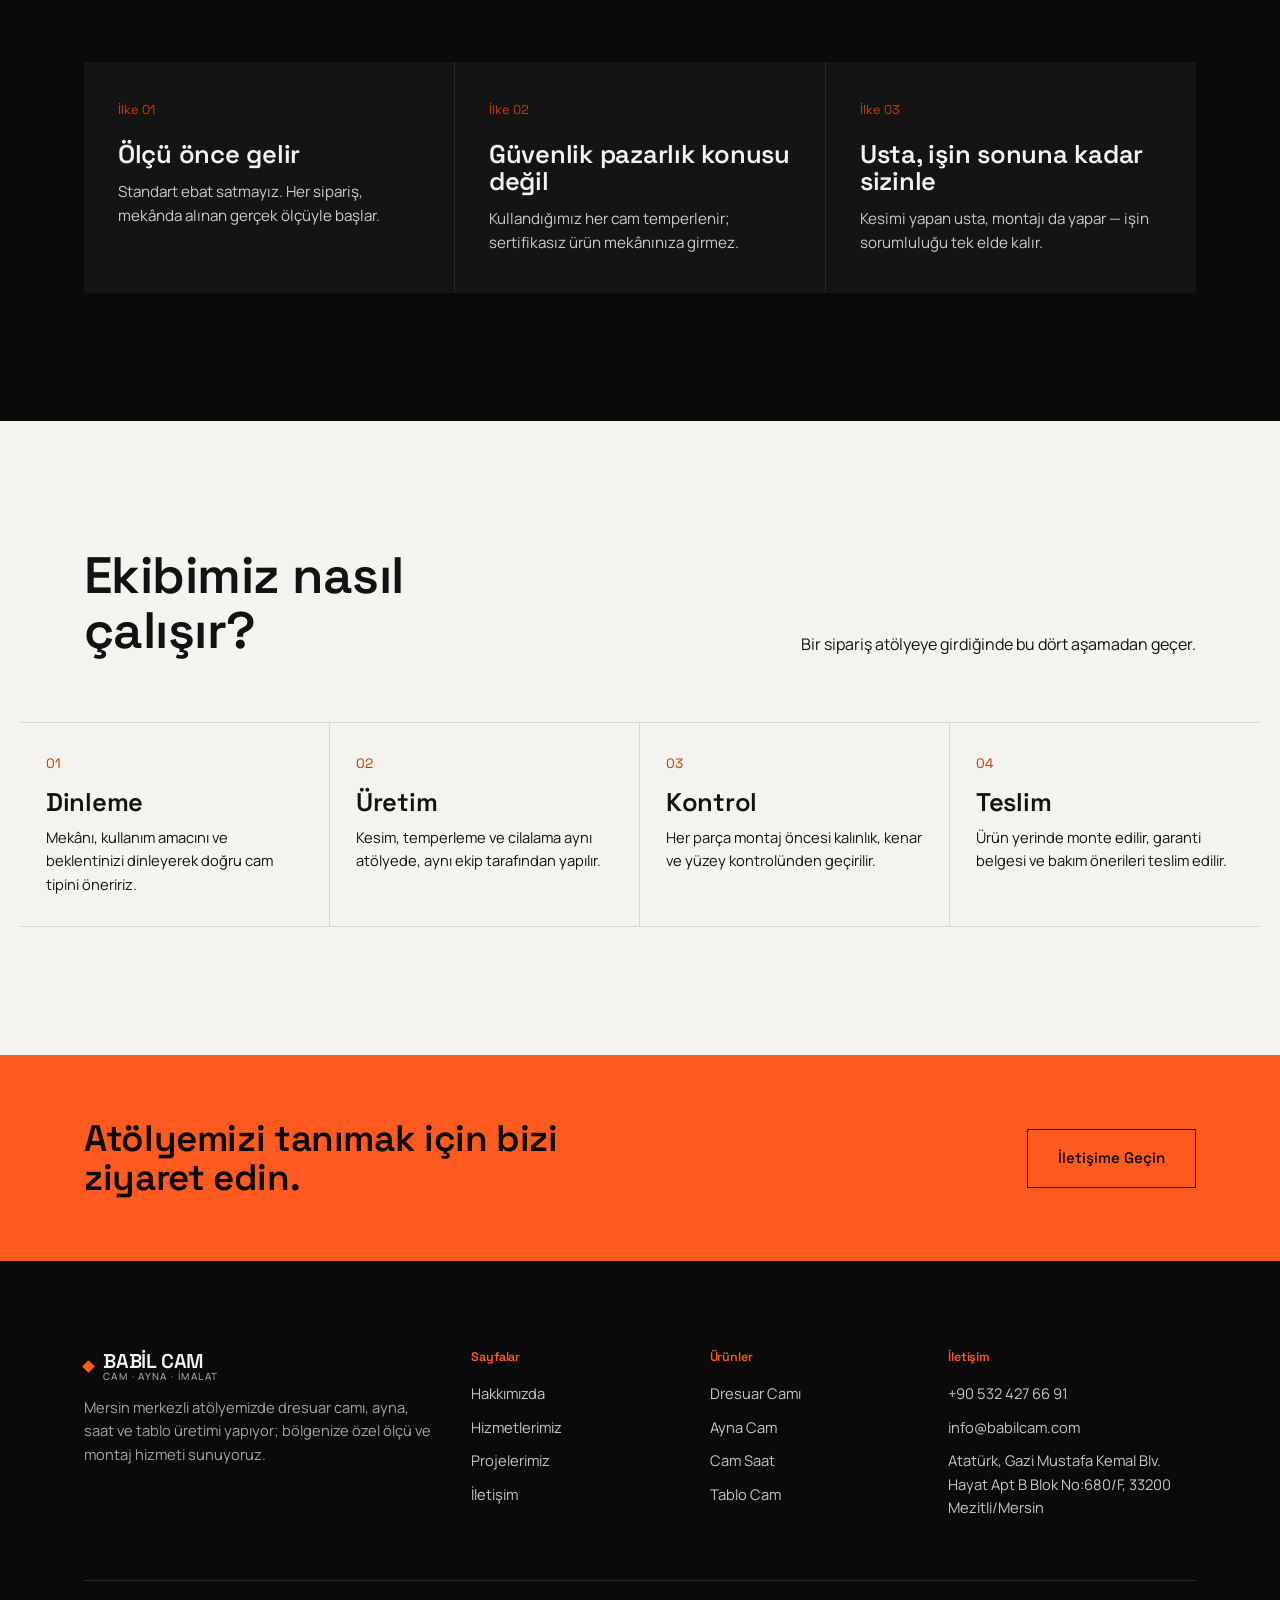
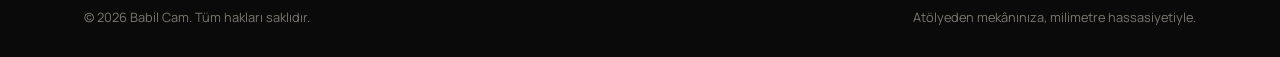
==== commit a9a3449e: "adres" ====
--- a/hakkimizda.html
+++ b/hakkimizda.html
@@ -149,7 +149,7 @@
         <ul>
           <li><a href="tel:+903240000000">+90 532 427 66 91</a></li>
           <li><a href="mailto:info@babilcam.com">info@babilcam.com</a></li>
-          <li>Mersin, Türkiye</li>
+          <li>Atatürk, Gazi Mustafa Kemal Blv. Hayat Apt B Blok No:680/F, 33200 Mezitli/Mersin</li>
         </ul>
       </div>
     </div>
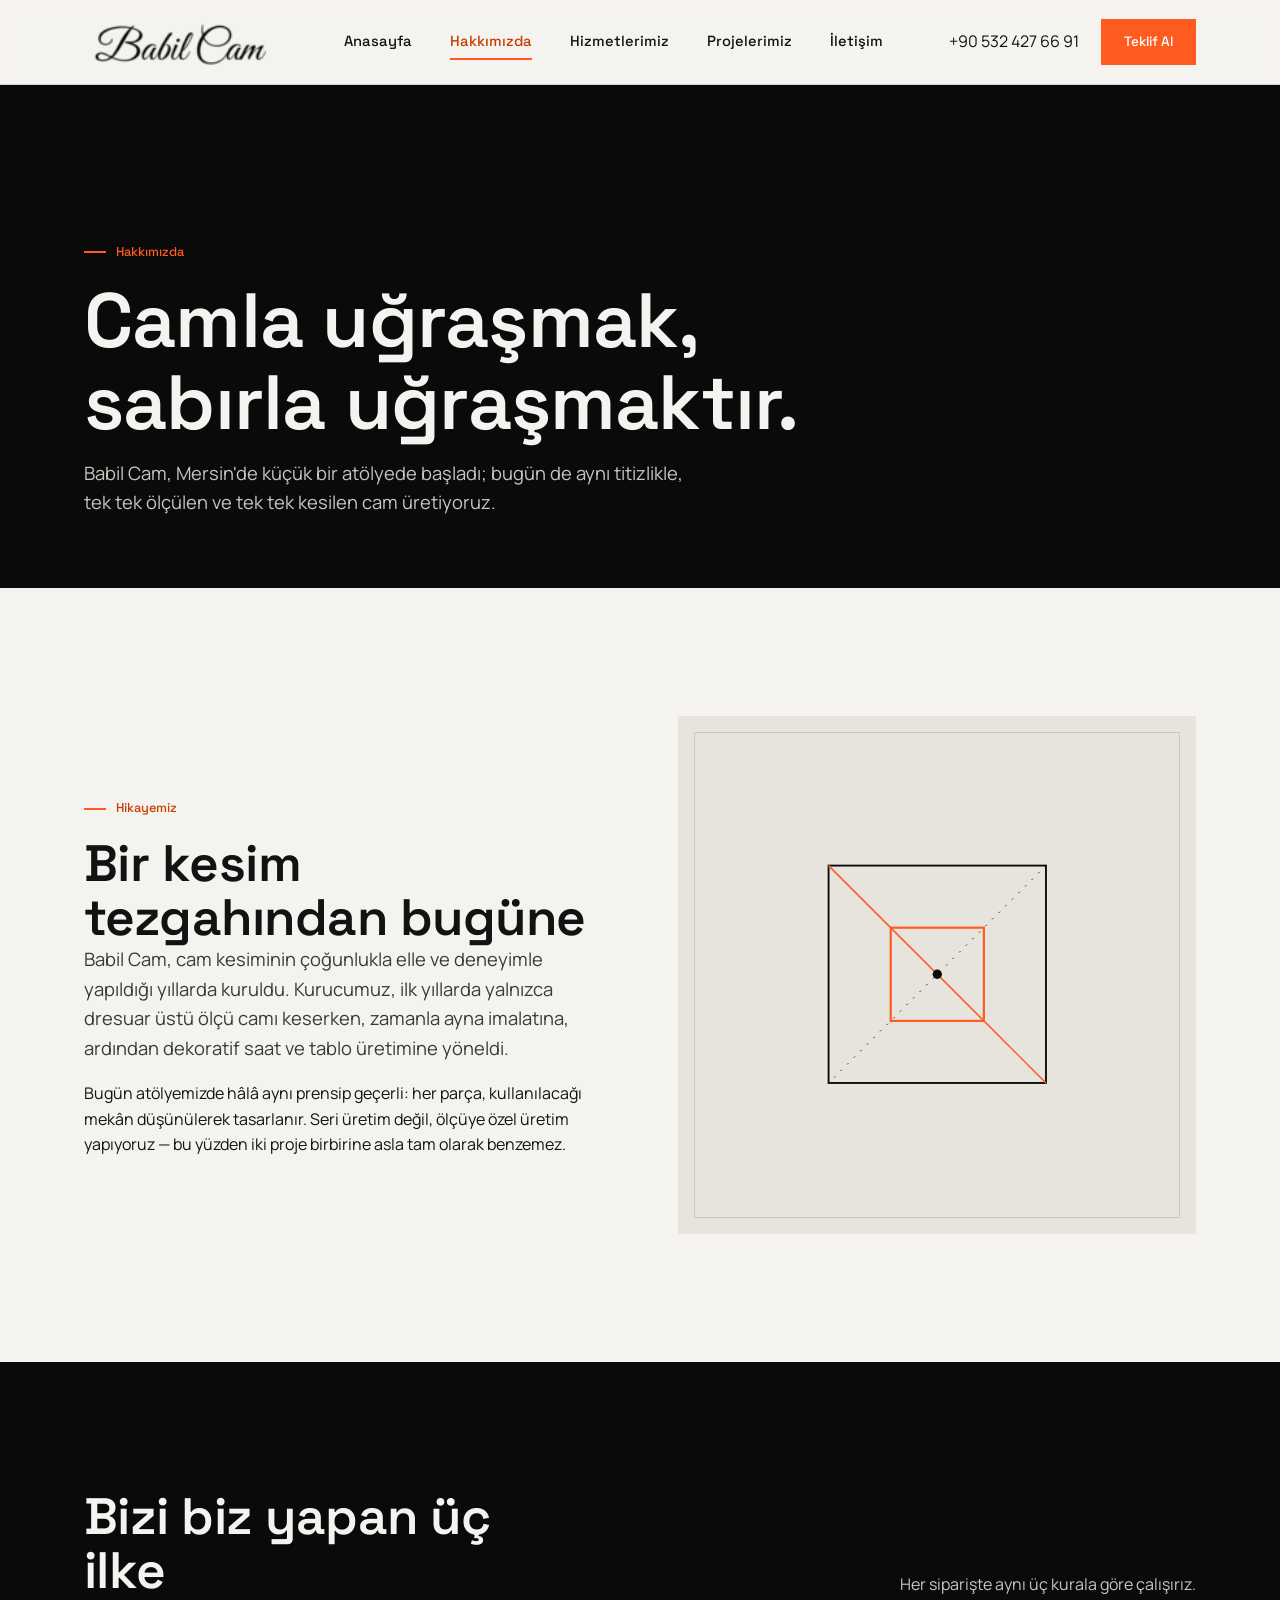
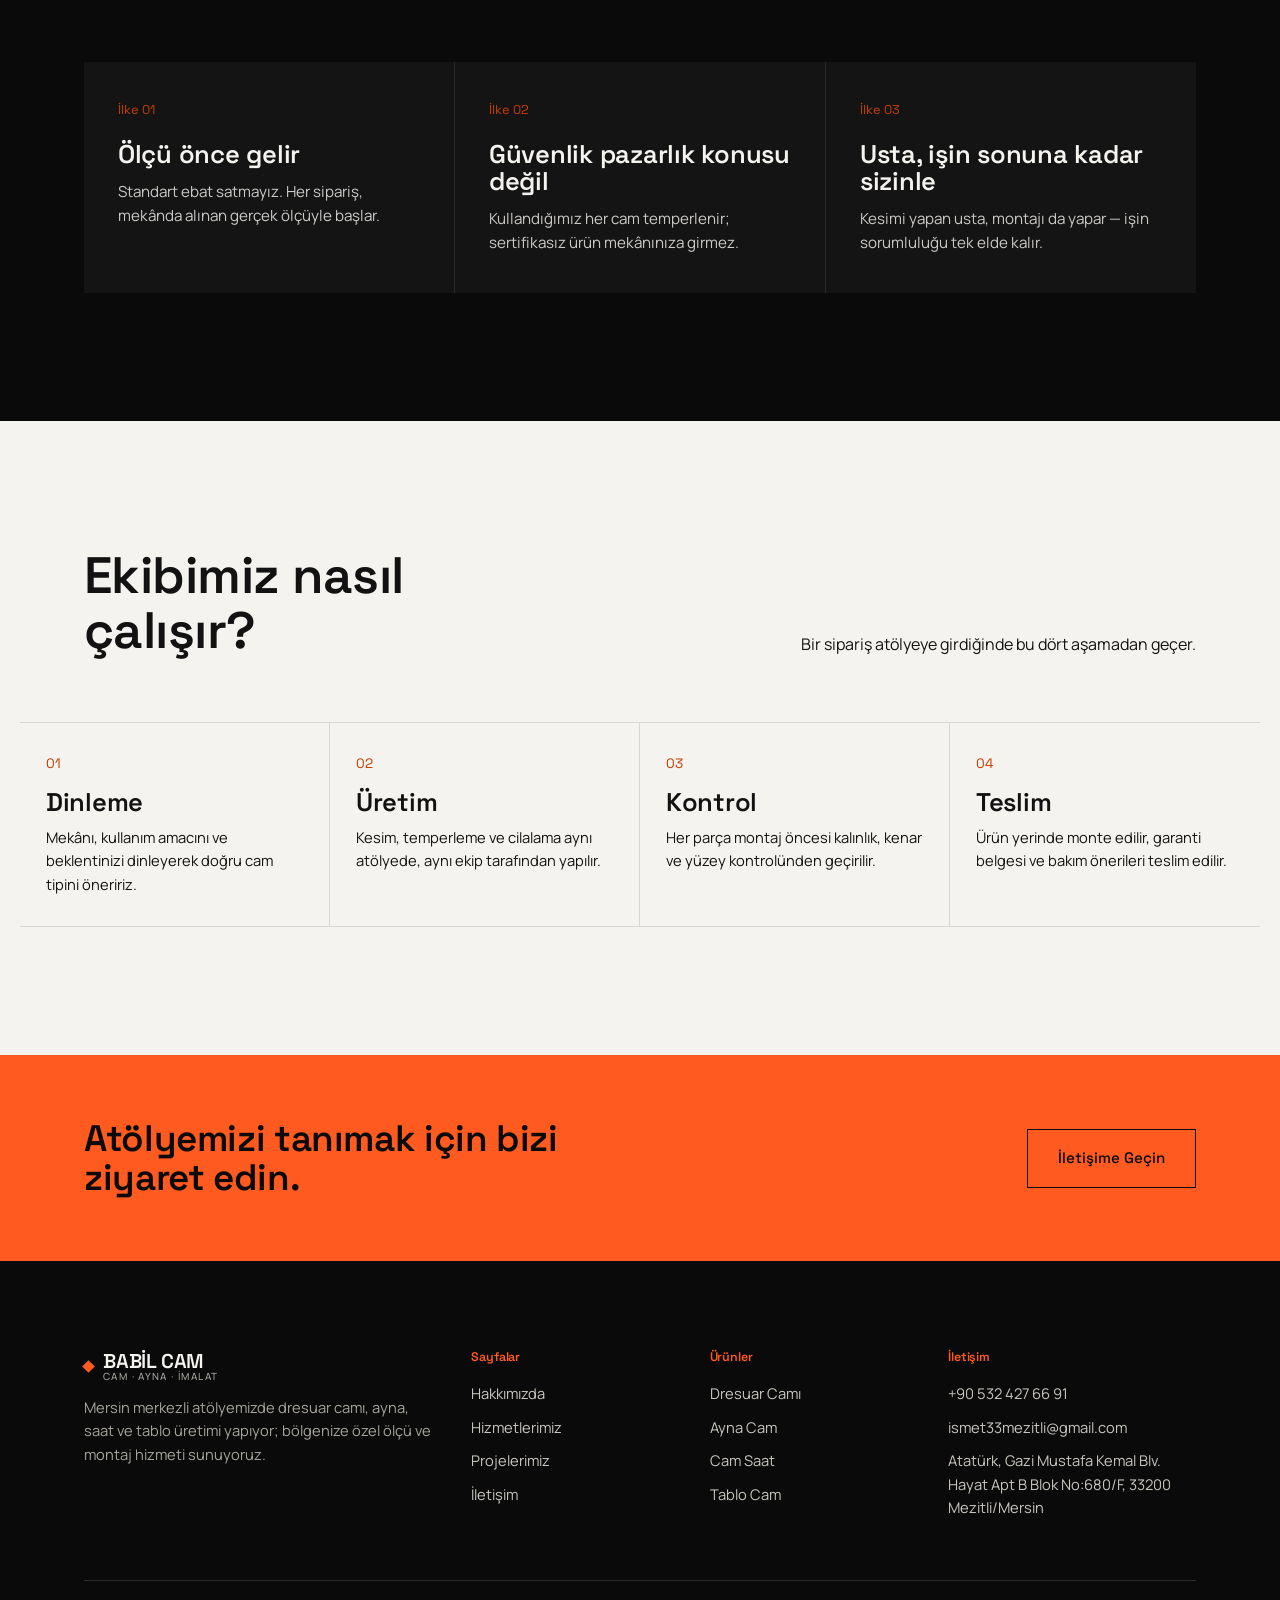
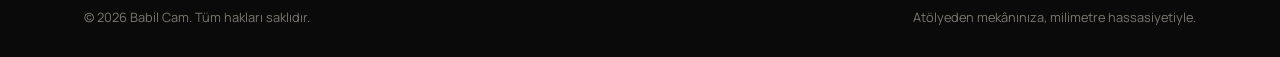
==== commit 8f2d114e: "mail" ====
--- a/hakkimizda.html
+++ b/hakkimizda.html
@@ -148,7 +148,7 @@
         <h4>İletişim</h4>
         <ul>
           <li><a href="tel:+903240000000">+90 532 427 66 91</a></li>
-          <li><a href="mailto:info@babilcam.com">info@babilcam.com</a></li>
+          <li><a href="mailto:ismet33mezitli@gmail.com">ismet33mezitli@gmail.com</a></li>
           <li>Atatürk, Gazi Mustafa Kemal Blv. Hayat Apt B Blok No:680/F, 33200 Mezitli/Mersin</li>
         </ul>
       </div>
